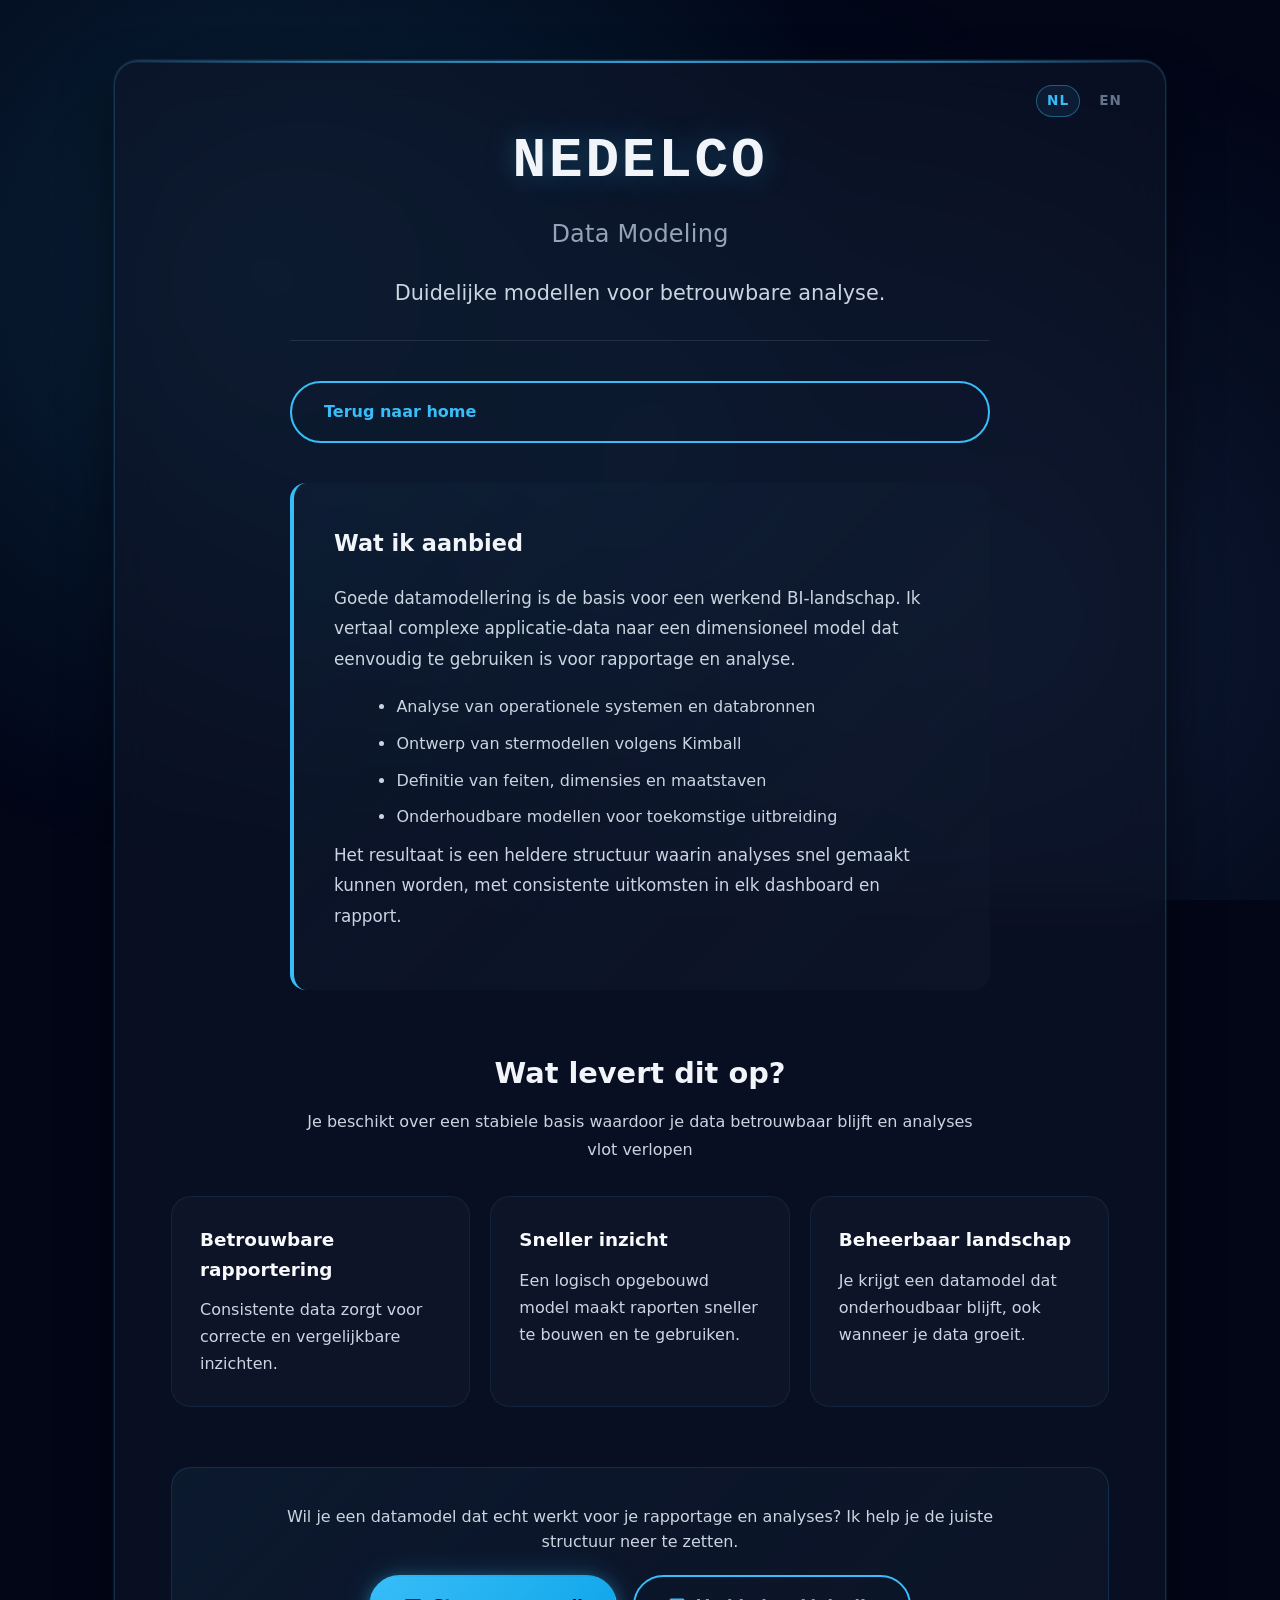
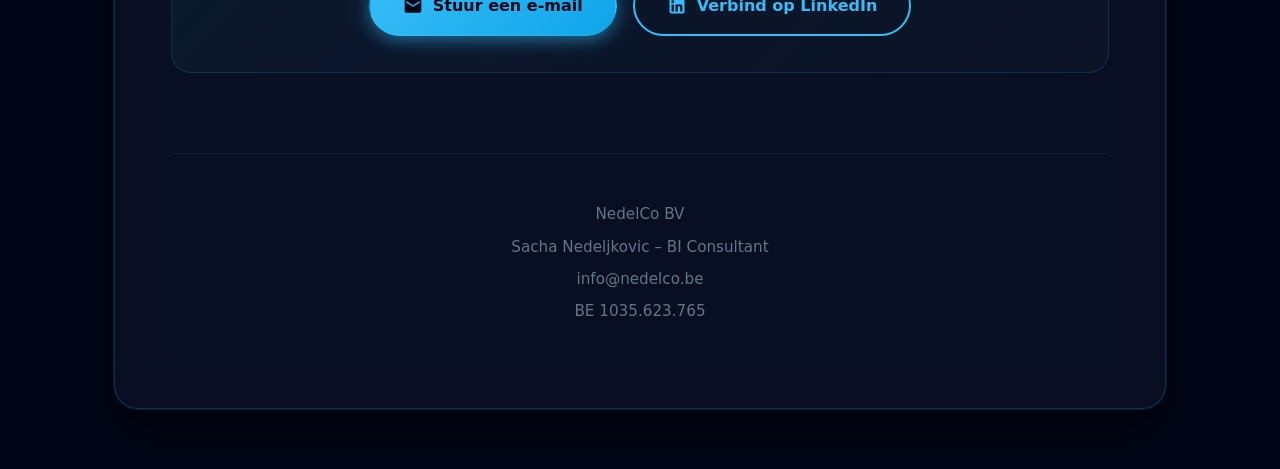
==== dienst-datamodeling.html @ 8b927d4e "Remakte to service subpages clickable tiles are now actually clickable, content added" ====
<!DOCTYPE html>
<html lang="nl">
<head>
<meta charset="UTF-8" />
<meta name="viewport" content="width=device-width, initial-scale=1.0" />
<title>NedelCo | Data Modeling</title>
<meta name="description" content="Uitgebreide informatie over Data Modeling bij NedelCo." />
<meta property="og:title" content="NedelCo | Data Modeling" />
<meta property="og:description" content="Leer hoe NedelCo datamodellen bouwt voor betrouwbare analyse." />
<meta property="og:image" content="https://nedelco.be/sacha.png" />
<style>
* { box-sizing: border-box; }
body { margin: 0; font-family: 'Segoe UI', system-ui, -apple-system, sans-serif; background: #020617; color: #e5e7eb; line-height: 1.6; min-height: 100vh; position: relative; overflow-x: hidden; }
body::before { content: ''; position: fixed; top: 0; left: 0; right: 0; bottom: 0; background: radial-gradient(circle at 20% 30%, rgba(56, 189, 248, 0.15) 0%, transparent 50%), radial-gradient(circle at 80% 70%, rgba(96, 165, 250, 0.12) 0%, transparent 50%), radial-gradient(circle at 50% 50%, rgba(14, 165, 233, 0.08) 0%, transparent 70%); pointer-events: none; z-index: 0; }
.container { max-width: 1100px; margin: 0 auto; padding: 60px 24px; position: relative; z-index: 1; }
.card { background: rgba(15, 23, 42, 0.6); border: 1px solid rgba(56, 189, 248, 0.2); border-radius: 24px; padding: 56px; box-shadow: 0 0 0 1px rgba(56, 189, 248, 0.1), 0 25px 50px rgba(0, 0, 0, 0.5), inset 0 1px 0 rgba(255, 255, 255, 0.1); backdrop-filter: blur(20px); position: relative; overflow: hidden; }
.card::before { content: ''; position: absolute; top: 0; left: 0; right: 0; height: 2px; background: linear-gradient(90deg, transparent 0%, rgba(56, 189, 248, 0.5) 20%, rgba(56, 189, 248, 0.8) 50%, rgba(56, 189, 248, 0.5) 80%, transparent 100%); }
.lang-switcher { position: absolute; top: 24px; right: 32px; display: flex; gap: 8px; z-index: 10; }
.lang-switcher a { color: #64748b; text-decoration: none; font-size: 0.85rem; font-weight: 600; letter-spacing: 0.08em; padding: 4px 10px; border-radius: 20px; border: 1px solid transparent; transition: all 0.2s ease; }
.lang-switcher a:hover { color: #38bdf8; border-color: rgba(56, 189, 248, 0.3); }
.lang-switcher a.active { color: #38bdf8; border-color: rgba(56, 189, 248, 0.4); background: rgba(56, 189, 248, 0.08); }
h1 { font-size: 3.5rem; margin: 0 0 0.5rem 0; font-weight: 700; color: #f1f5f9; letter-spacing: 0.05em; text-transform: uppercase; font-family: 'Courier New', monospace; text-shadow: 0 0 30px rgba(56, 189, 248, 0.3); }
h2 { font-weight: 300; color: #94a3b8; margin: 0 0 1rem 0; font-size: 1.5rem; letter-spacing: 0.01em; }
h3 { font-size: 1.4rem; font-weight: 600; color: #e2e8f0; margin: 0 0 0.75rem 0; }
.hero { display: flex; flex-direction: column; align-items: center; margin-bottom: 60px; max-width: 700px; margin-left: auto; margin-right: auto; }
.hero-content { display: flex; flex-direction: column; gap: 40px; width: 100%; }
.hero-header { padding-bottom: 30px; border-bottom: 1px solid rgba(255, 255, 255, 0.1); text-align: center; }
.hero-image-container { display: flex; justify-content: center; }
.hero img { width: 100%; max-width: 300px; border-radius: 50%; box-shadow: 0 20px 40px rgba(0,0,0,0.6), 0 0 0 8px rgba(56,189,248,0.15), 0 0 60px rgba(56,189,248,0.2); transition: all 0.4s ease; margin: 0 auto; display: block; border: 3px solid rgba(56, 189, 248, 0.3); }
.hero img:hover { transform: scale(1.05); box-shadow: 0 25px 50px rgba(0,0,0,0.7), 0 0 0 12px rgba(56,189,248,0.25), 0 0 80px rgba(56,189,248,0.4); border-color: rgba(56,189,248,0.5); }
.tagline { font-size: 1.3rem; margin: 1.5rem 0 0 0; color: #cbd5e1; font-weight: 300; }
.about { line-height: 1.8; color: #cbd5e1; background: linear-gradient(135deg, rgba(56,189,248,0.03), rgba(15,23,42,0.5)); padding: 40px; border-radius: 16px; border-left: 4px solid #38bdf8; transition: all 0.3s ease; position: relative; overflow: hidden; }
.about::before { content: ''; position: absolute; left: -100%; top: 0; width: 100%; height: 100%; background: linear-gradient(90deg, transparent, rgba(56,189,248,0.05), transparent); transition: left 0.5s ease; }
.about:hover::before { left: 100%; }
.about:hover { transform: translateY(-4px); background: rgba(255,255,255,0.04); border-left-color: #0ea5e9; box-shadow: 0 12px 24px rgba(56,189,248,0.15); }
.about h3 { margin-bottom: 20px; color: #f1f5f9; }
.about p { margin: 0 0 1.2rem 0; font-size: 1.05rem; }
.about ul { margin: 1rem 0 0 1.4rem; color: #cbd5e1; }
.about li { margin: 0.5rem 0; }
.section { margin: 60px 0; }
.section-heading { text-align: center; margin-bottom: 32px; }
.section-heading h3 { margin: 0 0 12px; font-size: 1.8rem; color: #f1f5f9; }
.section-heading p { margin: 0 auto; max-width: 700px; color: #cbd5e1; line-height: 1.75; }
.feature-grid { display: grid; grid-template-columns: repeat(3, minmax(0, 1fr)); gap: 20px; margin-top: 24px; }
.feature-card { background: rgba(15, 23, 42, 0.75); border: 1px solid rgba(56, 189, 248, 0.1); border-radius: 20px; padding: 28px; }
.feature-card h4 { margin: 0 0 12px; font-size: 1.15rem; color: #f8fafc; }
.feature-card p { margin: 0; color: #cbd5e1; line-height: 1.7; }
.bottom-cta { margin-top: 50px; padding: 36px; display: flex; flex-wrap: wrap; align-items: center; justify-content: center; gap: 20px; background: linear-gradient(135deg, rgba(56,189,248,0.06), rgba(15,23,42,0.6)); border-radius: 20px; border: 1px solid rgba(56,189,248,0.15); text-align: center; }
  .bottom-cta p { margin: 0 auto 0; color: #cbd5e1; max-width: 720px; }
  .cta-buttons { display: flex; gap: 16px; justify-content: center; flex-wrap: wrap; }
  .cta-buttons a { min-width: 160px; }
.btn { display: inline-flex; align-items: center; gap: 10px; padding: 16px 32px; border-radius: 50px; text-decoration: none; font-weight: 600; font-size: 1rem; transition: all 0.3s ease; border: 2px solid transparent; }
.btn-primary { background: linear-gradient(135deg, #38bdf8, #0ea5e9); color: #020617; box-shadow: 0 4px 15px rgba(56,189,248,0.4), 0 0 30px rgba(56,189,248,0.2); position: relative; overflow: hidden; }
.btn-primary::before { content: ''; position: absolute; top: 50%; left: 50%; width: 0; height: 0; border-radius: 50%; background: rgba(255,255,255,0.3); transform: translate(-50%, -50%); transition: width 0.5s ease, height 0.5s ease; }
.btn-primary:hover::before { width: 300px; height: 300px; }
.btn-primary:hover { background: linear-gradient(135deg, #0ea5e9, #0284c7); box-shadow: 0 6px 20px rgba(56,189,248,0.5), 0 0 40px rgba(56,189,248,0.3); transform: translateY(-2px); }
.btn-secondary { background: transparent; color: #38bdf8; border-color: #38bdf8; }
.btn-secondary:hover { background: rgba(56,189,248,0.1); border-color: #0ea5e9; color: #0ea5e9; transform: translateY(-2px); }
footer { margin-top: 80px; text-align: center; color: #64748b; padding: 40px 0 20px 0; border-top: 1px solid rgba(255,255,255,0.05); }
footer p { margin: 8px 0; font-size: 0.95rem; }
@media (max-width: 768px) { .card { padding: 32px 24px; } h1 { font-size: 2.2rem; } h2 { font-size: 1.25rem; } .hero img { max-width: 240px; } .tagline { font-size: 1.15rem; } .about { padding: 28px 24px; } .btn { width: 100%; justify-content: center; } .lang-switcher { top: 16px; right: 20px; } }
</style>
</head>
<body>
<div class="container">
<div class="card">
  <div class="lang-switcher">
    <a href="dienst-datamodeling.html" class="active">NL</a>
    <a href="service-data-modeling.html">EN</a>
  </div>
  <div class="hero">
    <div class="hero-content">
      <div class="hero-header">
        <h1>NedelCo</h1>
        <h2>Data Modeling</h2>
        <p class="tagline">Duidelijke modellen voor betrouwbare analyse.</p>
      </div>
      <a href="index.html" class="btn btn-secondary">Terug naar home</a>
      <div class="about">
        <h3>Wat ik aanbied</h3>
        <p>Goede datamodellering is de basis voor een werkend BI-landschap. Ik vertaal complexe applicatie-data naar een dimensioneel model dat eenvoudig te gebruiken is voor rapportage en analyse.</p>
        <ul>
          <li>Analyse van operationele systemen en databronnen</li>
          <li>Ontwerp van stermodellen volgens Kimball</li>
          <li>Definitie van feiten, dimensies en maatstaven</li>
          <li>Onderhoudbare modellen voor toekomstige uitbreiding</li>
        </ul>
        <p>Het resultaat is een heldere structuur waarin analyses snel gemaakt kunnen worden, met consistente uitkomsten in elk dashboard en rapport.</p>
      </div>
    </div>
  </div>

  <div class="section">
    <div class="section-heading">
      <h3>Wat levert dit op?</h3>
      <p>Je beschikt over een stabiele basis waardoor je data betrouwbaar blijft en analyses vlot verlopen</p>
    </div>
    <div class="feature-grid">
      <div class="feature-card">
        <h4>Betrouwbare rapportering</h4>
        <p>Consistente data zorgt voor correcte en vergelijkbare inzichten.</p>
      </div>
      <div class="feature-card">
        <h4>Sneller inzicht</h4>
        <p>Een logisch opgebouwd model maakt raporten sneller te bouwen en te gebruiken.</p>
      </div>
      <div class="feature-card">
        <h4>Beheerbaar landschap</h4>
        <p>Je krijgt een datamodel dat onderhoudbaar blijft, ook wanneer je data groeit.</p>
      </div>
    </div>
  </div>

  <div class="bottom-cta">
    <p>Wil je een datamodel dat echt werkt voor je rapportage en analyses? Ik help je de juiste structuur neer te zetten.</p>
    <div class="cta-buttons">
      <a href="mailto:info@nedelco.be" class="btn btn-primary">
        <svg width="20" height="20" fill="currentColor" viewBox="0 0 24 24"><path d="M20 4H4c-1.1 0-2 .9-2 2v12c0 1.1.9 2 2 2h16c1.1 0 2-.9 2-2V6c0-1.1-.9-2-2-2zm0 4l-8 5-8-5V6l8 5 8-5v2z"/></svg>
        <span>Stuur een e-mail</span>
      </a>
      <a href="https://www.linkedin.com/in/sacha-nedeljkovic-192189139" target="_blank" rel="noopener noreferrer" class="btn btn-secondary">
        <svg width="20" height="20" fill="currentColor" viewBox="0 0 24 24"><path d="M19 3a2 2 0 0 1 2 2v14a2 2 0 0 1-2 2H5a2 2 0 0 1-2-2V5a2 2 0 0 1 2-2h14m-.5 15.5v-5.3a3.26 3.26 0 0 0-3.26-3.26c-.85 0-1.84.52-2.32 1.3v-1.11h-2.79v8.37h2.79v-4.93c0-.77.62-1.4 1.39-1.4a1.4 1.4 0 0 1 1.4 1.4v4.93h2.79M6.88 8.56a1.68 1.68 0 0 0 1.68-1.68c0-.93-.75-1.69-1.68-1.69a1.69 1.69 0 0 0-1.69 1.69c0 .93.76 1.68 1.69 1.68m1.39 9.94v-8.37H5.5v8.37h2.77z"/></svg>
        <span>Verbind op LinkedIn</span>
      </a>
    </div>
  </div>

  <footer>
    <p>NedelCo BV</p>
    <p>Sacha Nedeljkovic – BI Consultant</p>
    <p>info@nedelco.be</p>
    <p>BE 1035.623.765</p>
  </footer>
</div>
</div>
</body>
</html>
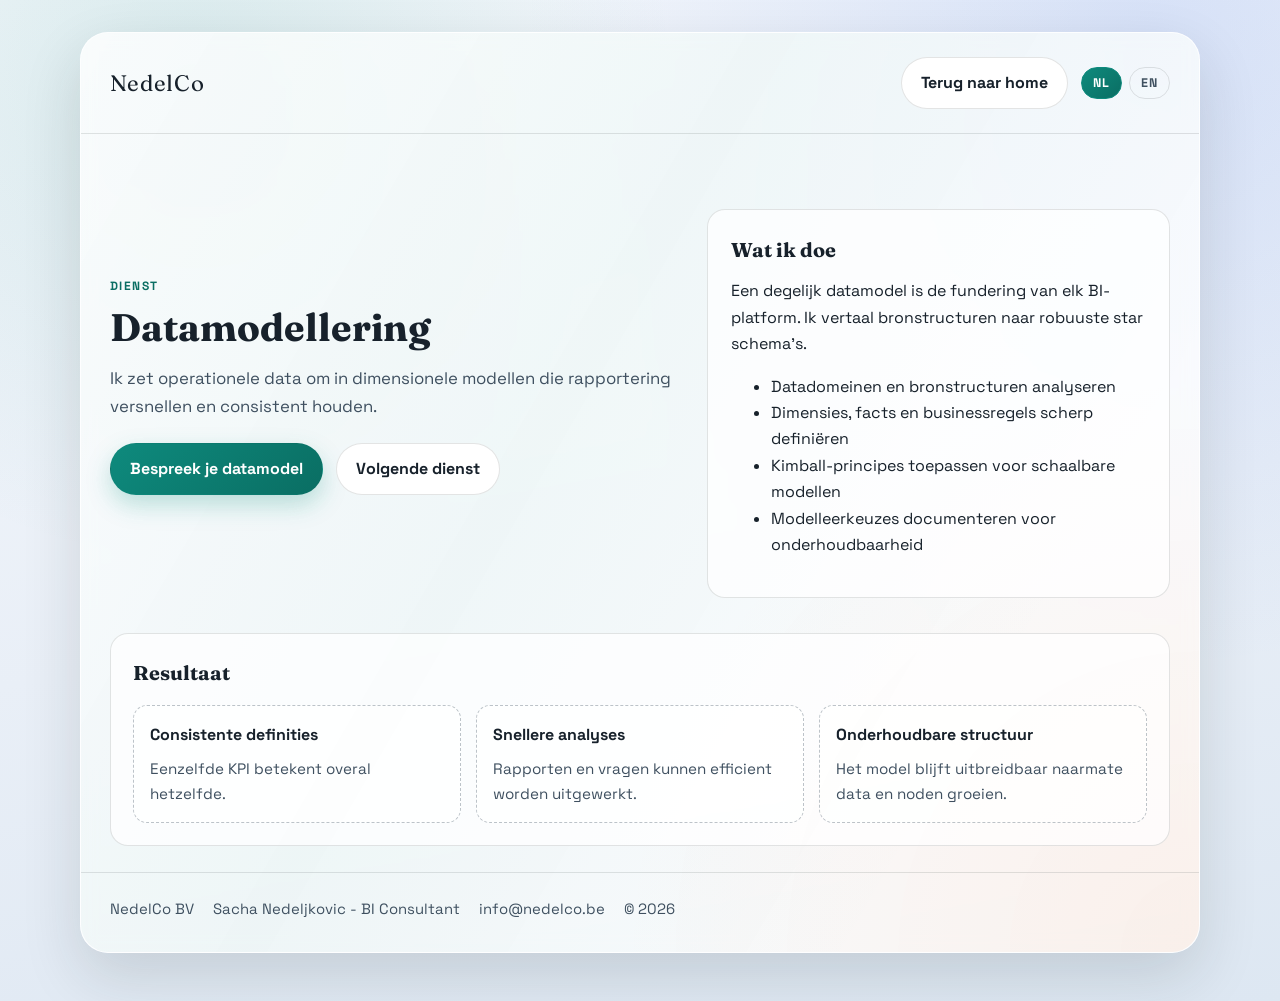
==== commit 7106f41a: "Add files via upload" ====
--- a/dienst-datamodeling.html
+++ b/dienst-datamodeling.html
@@ -1,141 +1,81 @@
-<!DOCTYPE html>
-<html lang="nl">
-<head>
-<meta charset="UTF-8" />
-<meta name="viewport" content="width=device-width, initial-scale=1.0" />
-<title>NedelCo | Data Modeling</title>
-<meta name="description" content="Uitgebreide informatie over Data Modeling bij NedelCo." />
-<meta property="og:title" content="NedelCo | Data Modeling" />
-<meta property="og:description" content="Leer hoe NedelCo datamodellen bouwt voor betrouwbare analyse." />
-<meta property="og:image" content="https://nedelco.be/sacha.png" />
-<style>
-* { box-sizing: border-box; }
-body { margin: 0; font-family: 'Segoe UI', system-ui, -apple-system, sans-serif; background: #020617; color: #e5e7eb; line-height: 1.6; min-height: 100vh; position: relative; overflow-x: hidden; }
-body::before { content: ''; position: fixed; top: 0; left: 0; right: 0; bottom: 0; background: radial-gradient(circle at 20% 30%, rgba(56, 189, 248, 0.15) 0%, transparent 50%), radial-gradient(circle at 80% 70%, rgba(96, 165, 250, 0.12) 0%, transparent 50%), radial-gradient(circle at 50% 50%, rgba(14, 165, 233, 0.08) 0%, transparent 70%); pointer-events: none; z-index: 0; }
-.container { max-width: 1100px; margin: 0 auto; padding: 60px 24px; position: relative; z-index: 1; }
-.card { background: rgba(15, 23, 42, 0.6); border: 1px solid rgba(56, 189, 248, 0.2); border-radius: 24px; padding: 56px; box-shadow: 0 0 0 1px rgba(56, 189, 248, 0.1), 0 25px 50px rgba(0, 0, 0, 0.5), inset 0 1px 0 rgba(255, 255, 255, 0.1); backdrop-filter: blur(20px); position: relative; overflow: hidden; }
-.card::before { content: ''; position: absolute; top: 0; left: 0; right: 0; height: 2px; background: linear-gradient(90deg, transparent 0%, rgba(56, 189, 248, 0.5) 20%, rgba(56, 189, 248, 0.8) 50%, rgba(56, 189, 248, 0.5) 80%, transparent 100%); }
-.lang-switcher { position: absolute; top: 24px; right: 32px; display: flex; gap: 8px; z-index: 10; }
-.lang-switcher a { color: #64748b; text-decoration: none; font-size: 0.85rem; font-weight: 600; letter-spacing: 0.08em; padding: 4px 10px; border-radius: 20px; border: 1px solid transparent; transition: all 0.2s ease; }
-.lang-switcher a:hover { color: #38bdf8; border-color: rgba(56, 189, 248, 0.3); }
-.lang-switcher a.active { color: #38bdf8; border-color: rgba(56, 189, 248, 0.4); background: rgba(56, 189, 248, 0.08); }
-h1 { font-size: 3.5rem; margin: 0 0 0.5rem 0; font-weight: 700; color: #f1f5f9; letter-spacing: 0.05em; text-transform: uppercase; font-family: 'Courier New', monospace; text-shadow: 0 0 30px rgba(56, 189, 248, 0.3); }
-h2 { font-weight: 300; color: #94a3b8; margin: 0 0 1rem 0; font-size: 1.5rem; letter-spacing: 0.01em; }
-h3 { font-size: 1.4rem; font-weight: 600; color: #e2e8f0; margin: 0 0 0.75rem 0; }
-.hero { display: flex; flex-direction: column; align-items: center; margin-bottom: 60px; max-width: 700px; margin-left: auto; margin-right: auto; }
-.hero-content { display: flex; flex-direction: column; gap: 40px; width: 100%; }
-.hero-header { padding-bottom: 30px; border-bottom: 1px solid rgba(255, 255, 255, 0.1); text-align: center; }
-.hero-image-container { display: flex; justify-content: center; }
-.hero img { width: 100%; max-width: 300px; border-radius: 50%; box-shadow: 0 20px 40px rgba(0,0,0,0.6), 0 0 0 8px rgba(56,189,248,0.15), 0 0 60px rgba(56,189,248,0.2); transition: all 0.4s ease; margin: 0 auto; display: block; border: 3px solid rgba(56, 189, 248, 0.3); }
-.hero img:hover { transform: scale(1.05); box-shadow: 0 25px 50px rgba(0,0,0,0.7), 0 0 0 12px rgba(56,189,248,0.25), 0 0 80px rgba(56,189,248,0.4); border-color: rgba(56,189,248,0.5); }
-.tagline { font-size: 1.3rem; margin: 1.5rem 0 0 0; color: #cbd5e1; font-weight: 300; }
-.about { line-height: 1.8; color: #cbd5e1; background: linear-gradient(135deg, rgba(56,189,248,0.03), rgba(15,23,42,0.5)); padding: 40px; border-radius: 16px; border-left: 4px solid #38bdf8; transition: all 0.3s ease; position: relative; overflow: hidden; }
-.about::before { content: ''; position: absolute; left: -100%; top: 0; width: 100%; height: 100%; background: linear-gradient(90deg, transparent, rgba(56,189,248,0.05), transparent); transition: left 0.5s ease; }
-.about:hover::before { left: 100%; }
-.about:hover { transform: translateY(-4px); background: rgba(255,255,255,0.04); border-left-color: #0ea5e9; box-shadow: 0 12px 24px rgba(56,189,248,0.15); }
-.about h3 { margin-bottom: 20px; color: #f1f5f9; }
-.about p { margin: 0 0 1.2rem 0; font-size: 1.05rem; }
-.about ul { margin: 1rem 0 0 1.4rem; color: #cbd5e1; }
-.about li { margin: 0.5rem 0; }
-.section { margin: 60px 0; }
-.section-heading { text-align: center; margin-bottom: 32px; }
-.section-heading h3 { margin: 0 0 12px; font-size: 1.8rem; color: #f1f5f9; }
-.section-heading p { margin: 0 auto; max-width: 700px; color: #cbd5e1; line-height: 1.75; }
-.feature-grid { display: grid; grid-template-columns: repeat(3, minmax(0, 1fr)); gap: 20px; margin-top: 24px; }
-.feature-card { background: rgba(15, 23, 42, 0.75); border: 1px solid rgba(56, 189, 248, 0.1); border-radius: 20px; padding: 28px; }
-.feature-card h4 { margin: 0 0 12px; font-size: 1.15rem; color: #f8fafc; }
-.feature-card p { margin: 0; color: #cbd5e1; line-height: 1.7; }
-.bottom-cta { margin-top: 50px; padding: 36px; display: flex; flex-wrap: wrap; align-items: center; justify-content: center; gap: 20px; background: linear-gradient(135deg, rgba(56,189,248,0.06), rgba(15,23,42,0.6)); border-radius: 20px; border: 1px solid rgba(56,189,248,0.15); text-align: center; }
-  .bottom-cta p { margin: 0 auto 0; color: #cbd5e1; max-width: 720px; }
-  .cta-buttons { display: flex; gap: 16px; justify-content: center; flex-wrap: wrap; }
-  .cta-buttons a { min-width: 160px; }
-.btn { display: inline-flex; align-items: center; gap: 10px; padding: 16px 32px; border-radius: 50px; text-decoration: none; font-weight: 600; font-size: 1rem; transition: all 0.3s ease; border: 2px solid transparent; }
-.btn-primary { background: linear-gradient(135deg, #38bdf8, #0ea5e9); color: #020617; box-shadow: 0 4px 15px rgba(56,189,248,0.4), 0 0 30px rgba(56,189,248,0.2); position: relative; overflow: hidden; }
-.btn-primary::before { content: ''; position: absolute; top: 50%; left: 50%; width: 0; height: 0; border-radius: 50%; background: rgba(255,255,255,0.3); transform: translate(-50%, -50%); transition: width 0.5s ease, height 0.5s ease; }
-.btn-primary:hover::before { width: 300px; height: 300px; }
-.btn-primary:hover { background: linear-gradient(135deg, #0ea5e9, #0284c7); box-shadow: 0 6px 20px rgba(56,189,248,0.5), 0 0 40px rgba(56,189,248,0.3); transform: translateY(-2px); }
-.btn-secondary { background: transparent; color: #38bdf8; border-color: #38bdf8; }
-.btn-secondary:hover { background: rgba(56,189,248,0.1); border-color: #0ea5e9; color: #0ea5e9; transform: translateY(-2px); }
-footer { margin-top: 80px; text-align: center; color: #64748b; padding: 40px 0 20px 0; border-top: 1px solid rgba(255,255,255,0.05); }
-footer p { margin: 8px 0; font-size: 0.95rem; }
-@media (max-width: 768px) { .card { padding: 32px 24px; } h1 { font-size: 2.2rem; } h2 { font-size: 1.25rem; } .hero img { max-width: 240px; } .tagline { font-size: 1.15rem; } .about { padding: 28px 24px; } .btn { width: 100%; justify-content: center; } .lang-switcher { top: 16px; right: 20px; } }
-</style>
-</head>
-<body>
-<div class="container">
-<div class="card">
-  <div class="lang-switcher">
-    <a href="dienst-datamodeling.html" class="active">NL</a>
-    <a href="service-data-modeling.html">EN</a>
-  </div>
-  <div class="hero">
-    <div class="hero-content">
-      <div class="hero-header">
-        <h1>NedelCo</h1>
-        <h2>Data Modeling</h2>
-        <p class="tagline">Duidelijke modellen voor betrouwbare analyse.</p>
-      </div>
-      <a href="index.html" class="btn btn-secondary">Terug naar home</a>
-      <div class="about">
-        <h3>Wat ik aanbied</h3>
-        <p>Goede datamodellering is de basis voor een werkend BI-landschap. Ik vertaal complexe applicatie-data naar een dimensioneel model dat eenvoudig te gebruiken is voor rapportage en analyse.</p>
-        <ul>
-          <li>Analyse van operationele systemen en databronnen</li>
-          <li>Ontwerp van stermodellen volgens Kimball</li>
-          <li>Definitie van feiten, dimensies en maatstaven</li>
-          <li>Onderhoudbare modellen voor toekomstige uitbreiding</li>
-        </ul>
-        <p>Het resultaat is een heldere structuur waarin analyses snel gemaakt kunnen worden, met consistente uitkomsten in elk dashboard en rapport.</p>
-      </div>
-    </div>
-  </div>
-
-  <div class="section">
-    <div class="section-heading">
-      <h3>Wat levert dit op?</h3>
-      <p>Je beschikt over een stabiele basis waardoor je data betrouwbaar blijft en analyses vlot verlopen</p>
-    </div>
-    <div class="feature-grid">
-      <div class="feature-card">
-        <h4>Betrouwbare rapportering</h4>
-        <p>Consistente data zorgt voor correcte en vergelijkbare inzichten.</p>
-      </div>
-      <div class="feature-card">
-        <h4>Sneller inzicht</h4>
-        <p>Een logisch opgebouwd model maakt raporten sneller te bouwen en te gebruiken.</p>
-      </div>
-      <div class="feature-card">
-        <h4>Beheerbaar landschap</h4>
-        <p>Je krijgt een datamodel dat onderhoudbaar blijft, ook wanneer je data groeit.</p>
-      </div>
-    </div>
-  </div>
-
-  <div class="bottom-cta">
-    <p>Wil je een datamodel dat echt werkt voor je rapportage en analyses? Ik help je de juiste structuur neer te zetten.</p>
-    <div class="cta-buttons">
-      <a href="mailto:info@nedelco.be" class="btn btn-primary">
-        <svg width="20" height="20" fill="currentColor" viewBox="0 0 24 24"><path d="M20 4H4c-1.1 0-2 .9-2 2v12c0 1.1.9 2 2 2h16c1.1 0 2-.9 2-2V6c0-1.1-.9-2-2-2zm0 4l-8 5-8-5V6l8 5 8-5v2z"/></svg>
-        <span>Stuur een e-mail</span>
-      </a>
-      <a href="https://www.linkedin.com/in/sacha-nedeljkovic-192189139" target="_blank" rel="noopener noreferrer" class="btn btn-secondary">
-        <svg width="20" height="20" fill="currentColor" viewBox="0 0 24 24"><path d="M19 3a2 2 0 0 1 2 2v14a2 2 0 0 1-2 2H5a2 2 0 0 1-2-2V5a2 2 0 0 1 2-2h14m-.5 15.5v-5.3a3.26 3.26 0 0 0-3.26-3.26c-.85 0-1.84.52-2.32 1.3v-1.11h-2.79v8.37h2.79v-4.93c0-.77.62-1.4 1.39-1.4a1.4 1.4 0 0 1 1.4 1.4v4.93h2.79M6.88 8.56a1.68 1.68 0 0 0 1.68-1.68c0-.93-.75-1.69-1.68-1.69a1.69 1.69 0 0 0-1.69 1.69c0 .93.76 1.68 1.69 1.68m1.39 9.94v-8.37H5.5v8.37h2.77z"/></svg>
-        <span>Verbind op LinkedIn</span>
-      </a>
-    </div>
-  </div>
-
-  <footer>
-    <p>NedelCo BV</p>
-    <p>Sacha Nedeljkovic – BI Consultant</p>
-    <p>info@nedelco.be</p>
-    <p>BE 1035.623.765</p>
-  </footer>
-</div>
-</div>
-</body>
-</html>
-
-
-
-
+<!DOCTYPE html>
+<html lang="nl">
+<head>
+<meta charset="UTF-8" />
+<meta name="viewport" content="width=device-width, initial-scale=1.0" />
+<title>NedelCo | Datamodellering</title>
+<meta name="description" content="Datamodellen die brondata vertalen naar stabiele en bruikbare analytische structuren." />
+<meta property="og:title" content="NedelCo | Datamodellering" />
+<meta property="og:description" content="Kimball-gebaseerde datamodellen voor betrouwbare analyse." />
+<meta property="og:image" content="https://nedelco.be/sacha.png" />
+<link rel="stylesheet" href="assets/styles.css" />
+</head>
+<body>
+<div class="page-shell">
+  <div class="page-card">
+    <header class="site-header">
+      <a class="brand" href="index.html">NedelCo</a>
+      <div class="header-right">
+        <a class="btn btn-secondary" href="index.html">Terug naar home</a>
+        <div class="lang-switch" aria-label="Language">
+          <a href="dienst-datamodeling.html" class="active">NL</a>
+          <a href="service-data-modeling.html">EN</a>
+        </div>
+      </div>
+    </header>
+
+    <main>
+      <section class="hero reveal">
+        <div>
+          <p class="kicker">Dienst</p>
+          <h2>Datamodellering</h2>
+          <p class="lead">Ik zet operationele data om in dimensionele modellen die rapportering versnellen en consistent houden.</p>
+          <div class="actions">
+            <a class="btn btn-primary" href="contact.html?topic=Datamodel">Bespreek je datamodel</a>
+            <a class="btn btn-secondary" href="dienst-functionele-analyse.html">Volgende dienst</a>
+          </div>
+        </div>
+        <div class="panel reveal">
+          <h3>Wat ik doe</h3>
+          <p>Een degelijk datamodel is de fundering van elk BI-platform. Ik vertaal bronstructuren naar robuuste star schema's.</p>
+          <ul>
+            <li>Datadomeinen en bronstructuren analyseren</li>
+            <li>Dimensies, facts en businessregels scherp definiëren</li>
+            <li>Kimball-principes toepassen voor schaalbare modellen</li>
+            <li>Modelleerkeuzes documenteren voor onderhoudbaarheid</li>
+          </ul>
+        </div>
+      </section>
+
+      <section class="panel reveal">
+        <h3>Resultaat</h3>
+        <div class="value-grid">
+          <div class="value-item">
+            <h4>Consistente definities</h4>
+            <p>Eenzelfde KPI betekent overal hetzelfde.</p>
+          </div>
+          <div class="value-item">
+            <h4>Snellere analyses</h4>
+            <p>Rapporten en vragen kunnen efficient worden uitgewerkt.</p>
+          </div>
+          <div class="value-item">
+            <h4>Onderhoudbare structuur</h4>
+            <p>Het model blijft uitbreidbaar naarmate data en noden groeien.</p>
+          </div>
+        </div>
+      </section>
+    </main>
+
+    <footer class="site-footer">
+      <div class="footer-row">
+        <span>NedelCo BV</span>
+        <span>Sacha Nedeljkovic - BI Consultant</span>
+        <span>info@nedelco.be</span>
+        <span>&copy; <span data-year></span></span>
+      </div>
+    </footer>
+  </div>
+</div>
+<script src="assets/site.js" defer></script>
+</body>
+</html>
--- a/assets/styles.css
+++ b/assets/styles.css
@@ -0,0 +1,430 @@
+@import url('https://fonts.googleapis.com/css2?family=Fraunces:opsz,wght@9..144,600;9..144,700&family=Space+Grotesk:wght@400;500;700&display=swap');
+
+:root {
+  --bg: #e8eef6;
+  --bg-soft: #f5f8fd;
+  --ink: #17212b;
+  --ink-soft: #3f5060;
+  --accent: #0e8a7d;
+  --accent-strong: #0a6e63;
+  --highlight: #ff8d44;
+  --line: rgba(24, 32, 38, 0.12);
+  --card: rgba(255, 255, 255, 0.8);
+  --radius-lg: 28px;
+  --radius-md: 18px;
+  --shadow: 0 24px 60px rgba(24, 32, 38, 0.14);
+}
+
+* {
+  box-sizing: border-box;
+}
+
+html,
+body {
+  margin: 0;
+  padding: 0;
+}
+
+body {
+  font-family: 'Space Grotesk', 'Segoe UI', sans-serif;
+  color: var(--ink);
+  background:
+    radial-gradient(circle at 15% 8%, rgba(14, 138, 125, 0.12), transparent 34%),
+    radial-gradient(circle at 90% 4%, rgba(71, 118, 230, 0.16), transparent 42%),
+    linear-gradient(170deg, #f5f8fc 0%, #e9eff7 56%, #dde7f2 100%);
+  line-height: 1.65;
+  min-height: 100vh;
+}
+
+.page-shell {
+  width: min(1120px, 100% - 2.4rem);
+  margin: 0 auto;
+  padding: 2rem 0 3rem;
+}
+
+.page-card {
+  background: var(--card);
+  border: 1px solid rgba(255, 255, 255, 0.7);
+  border-radius: var(--radius-lg);
+  box-shadow: var(--shadow);
+  backdrop-filter: blur(8px);
+  overflow: hidden;
+  position: relative;
+}
+
+.page-card::before {
+  content: '';
+  position: absolute;
+  inset: 0;
+  background:
+    linear-gradient(120deg, transparent 0%, rgba(14, 138, 125, 0.05) 42%, transparent 80%),
+    radial-gradient(circle at 100% 100%, rgba(255, 141, 68, 0.1), transparent 40%);
+  pointer-events: none;
+}
+
+.site-header,
+main,
+.site-footer {
+  position: relative;
+  z-index: 1;
+}
+
+.site-header {
+  padding: 1.5rem 1.8rem;
+  display: flex;
+  align-items: center;
+  justify-content: space-between;
+  gap: 1rem;
+  border-bottom: 1px solid var(--line);
+}
+
+.brand {
+  font-family: 'Fraunces', Georgia, serif;
+  letter-spacing: 0.03em;
+  font-size: 1.4rem;
+  text-decoration: none;
+  color: var(--ink);
+}
+
+.header-right {
+  display: flex;
+  align-items: center;
+  gap: 0.8rem;
+}
+
+.lang-switch {
+  display: flex;
+  gap: 0.4rem;
+}
+
+.lang-switch a {
+  text-decoration: none;
+  color: var(--ink-soft);
+  border: 1px solid var(--line);
+  padding: 0.3rem 0.7rem;
+  border-radius: 999px;
+  font-size: 0.78rem;
+  font-weight: 700;
+  letter-spacing: 0.08em;
+}
+
+.lang-switch a.active {
+  color: #ffffff;
+  border-color: var(--accent);
+  background: linear-gradient(135deg, var(--accent), var(--accent-strong));
+}
+
+main {
+  padding: 2.5rem 1.8rem 1.6rem;
+}
+
+.hero {
+  display: grid;
+  grid-template-columns: 1.1fr 0.9fr;
+  gap: 2rem;
+  align-items: center;
+}
+
+.kicker {
+  margin: 0;
+  color: var(--accent-strong);
+  text-transform: uppercase;
+  letter-spacing: 0.12em;
+  font-size: 0.75rem;
+  font-weight: 700;
+}
+
+h1,
+h2 {
+  font-family: 'Fraunces', Georgia, serif;
+  line-height: 1.15;
+  margin: 0.5rem 0 1rem;
+}
+
+h1 {
+  font-size: clamp(2rem, 4.4vw, 3.3rem);
+}
+
+h2 {
+  font-size: clamp(1.7rem, 3vw, 2.5rem);
+}
+
+.lead {
+  margin: 0;
+  color: var(--ink-soft);
+  font-size: 1.05rem;
+}
+
+.hero-image-wrap {
+  justify-self: center;
+  width: min(340px, 100%);
+  aspect-ratio: 4 / 5;
+  border-radius: 26px;
+  padding: 0.8rem;
+  background:
+    linear-gradient(135deg, rgba(14, 138, 125, 0.22), rgba(255, 141, 68, 0.26));
+}
+
+.hero-image {
+  width: 100%;
+  height: 100%;
+  border-radius: 20px;
+  object-fit: cover;
+  display: block;
+}
+
+.actions {
+  margin-top: 1.4rem;
+  display: flex;
+  flex-wrap: wrap;
+  gap: 0.8rem;
+}
+
+.btn {
+  text-decoration: none;
+  border-radius: 999px;
+  padding: 0.74rem 1.2rem;
+  font-weight: 700;
+  border: 1px solid transparent;
+  transition: transform 0.22s ease, box-shadow 0.22s ease, background 0.22s ease;
+}
+
+.btn:hover {
+  transform: translateY(-2px);
+}
+
+.btn-primary {
+  color: #ffffff;
+  background: linear-gradient(135deg, var(--accent), var(--accent-strong));
+  box-shadow: 0 10px 24px rgba(14, 138, 125, 0.26);
+}
+
+.btn-secondary {
+  color: var(--ink);
+  border-color: var(--line);
+  background: #ffffff;
+}
+
+.panel {
+  margin-top: 2.2rem;
+  border: 1px solid var(--line);
+  border-radius: var(--radius-md);
+  padding: 1.4rem;
+  background: rgba(255, 255, 255, 0.7);
+}
+
+.panel h3 {
+  margin: 0 0 0.8rem;
+  font-family: 'Fraunces', Georgia, serif;
+  font-size: 1.25rem;
+}
+
+.panel h3 + p {
+  margin-top: 0;
+}
+
+.section-note {
+  margin: -0.2rem 0 0.8rem;
+  color: var(--ink-soft);
+  font-size: 0.92rem;
+}
+
+.grid {
+  margin-top: 2rem;
+  display: grid;
+  grid-template-columns: repeat(2, minmax(0, 1fr));
+  gap: 1rem;
+}
+
+.service-card {
+  text-decoration: none;
+  color: inherit;
+  border-radius: var(--radius-md);
+  border: 1px solid rgba(14, 138, 125, 0.26);
+  background: linear-gradient(135deg, #ffffff 0%, #f4faf9 100%);
+  padding: 1.2rem;
+  cursor: pointer;
+  position: relative;
+  overflow: hidden;
+  transition: transform 0.2s ease, box-shadow 0.2s ease, border-color 0.2s ease;
+}
+
+.service-card::after {
+  content: 'Meer info ->';
+  position: absolute;
+  right: 1rem;
+  bottom: 0.9rem;
+  font-size: 0.8rem;
+  font-weight: 700;
+  letter-spacing: 0.04em;
+  color: var(--accent-strong);
+}
+
+html[lang='en'] .service-card::after {
+  content: 'View ->';
+}
+
+.service-card:hover {
+  transform: translateY(-4px);
+  border-color: rgba(14, 138, 125, 0.65);
+  box-shadow: 0 14px 34px rgba(23, 33, 43, 0.14);
+}
+
+.service-card h3 {
+  margin: 0;
+  font-family: 'Fraunces', Georgia, serif;
+  font-size: 1.15rem;
+  padding-right: 4.6rem;
+}
+
+.service-card p {
+  margin: 0.6rem 0 1.2rem;
+  color: var(--ink-soft);
+}
+
+.value-grid {
+  margin-top: 1rem;
+  display: grid;
+  grid-template-columns: repeat(3, minmax(0, 1fr));
+  gap: 0.9rem;
+}
+
+.value-item {
+  background: rgba(255, 255, 255, 0.48);
+  border: 1px dashed rgba(63, 80, 96, 0.34);
+  border-radius: 14px;
+  padding: 1rem;
+}
+
+.value-item h4 {
+  margin: 0 0 0.45rem;
+  font-size: 1rem;
+}
+
+.value-item p {
+  margin: 0;
+  color: var(--ink-soft);
+  font-size: 0.95rem;
+}
+
+.contact-form {
+  display: grid;
+  gap: 0.95rem;
+}
+
+.form-row {
+  display: grid;
+  gap: 0.4rem;
+}
+
+.form-row label {
+  font-weight: 700;
+  font-size: 0.92rem;
+}
+
+.form-input,
+.form-textarea {
+  width: 100%;
+  border: 1px solid rgba(63, 80, 96, 0.35);
+  border-radius: 12px;
+  padding: 0.7rem 0.85rem;
+  font: inherit;
+  color: var(--ink);
+  background: rgba(255, 255, 255, 0.92);
+}
+
+.form-input:focus,
+.form-textarea:focus {
+  outline: none;
+  border-color: var(--accent);
+  box-shadow: 0 0 0 3px rgba(14, 138, 125, 0.18);
+}
+
+.form-textarea {
+  min-height: 150px;
+  resize: vertical;
+}
+
+
+.form-success {
+  border: 1px solid rgba(14, 138, 125, 0.45);
+  background: rgba(14, 138, 125, 0.12);
+  color: var(--ink);
+  border-radius: 12px;
+  padding: 0.85rem 1rem;
+  margin-bottom: 1rem;
+}
+
+.form-success[hidden] {
+  display: none;
+}
+
+.site-footer {
+  padding: 1.5rem 1.8rem 1.9rem;
+  border-top: 1px solid var(--line);
+  color: var(--ink-soft);
+  font-size: 0.93rem;
+}
+
+.footer-row {
+  display: flex;
+  flex-wrap: wrap;
+  gap: 0.6rem 1.2rem;
+}
+
+.reveal {
+  opacity: 0;
+  transform: translateY(18px);
+  transition: opacity 0.6s ease, transform 0.6s ease;
+}
+
+.reveal.visible {
+  opacity: 1;
+  transform: translateY(0);
+}
+
+@media (max-width: 920px) {
+  .hero {
+    grid-template-columns: 1fr;
+  }
+
+  .hero-image-wrap {
+    width: min(380px, 90%);
+  }
+
+  .value-grid {
+    grid-template-columns: 1fr;
+  }
+}
+
+@media (max-width: 720px) {
+  .page-shell {
+    width: min(1120px, 100% - 1.1rem);
+    padding: 0.8rem 0 1.3rem;
+  }
+
+  .site-header,
+  main,
+  .site-footer {
+    padding-left: 1rem;
+    padding-right: 1rem;
+  }
+
+  .site-header {
+    align-items: flex-start;
+    flex-direction: column;
+  }
+
+  .grid {
+    grid-template-columns: 1fr;
+  }
+
+  .btn {
+    width: 100%;
+    text-align: center;
+  }
+
+  .form-success {
+    margin-bottom: 0.8rem;
+  }
+}
